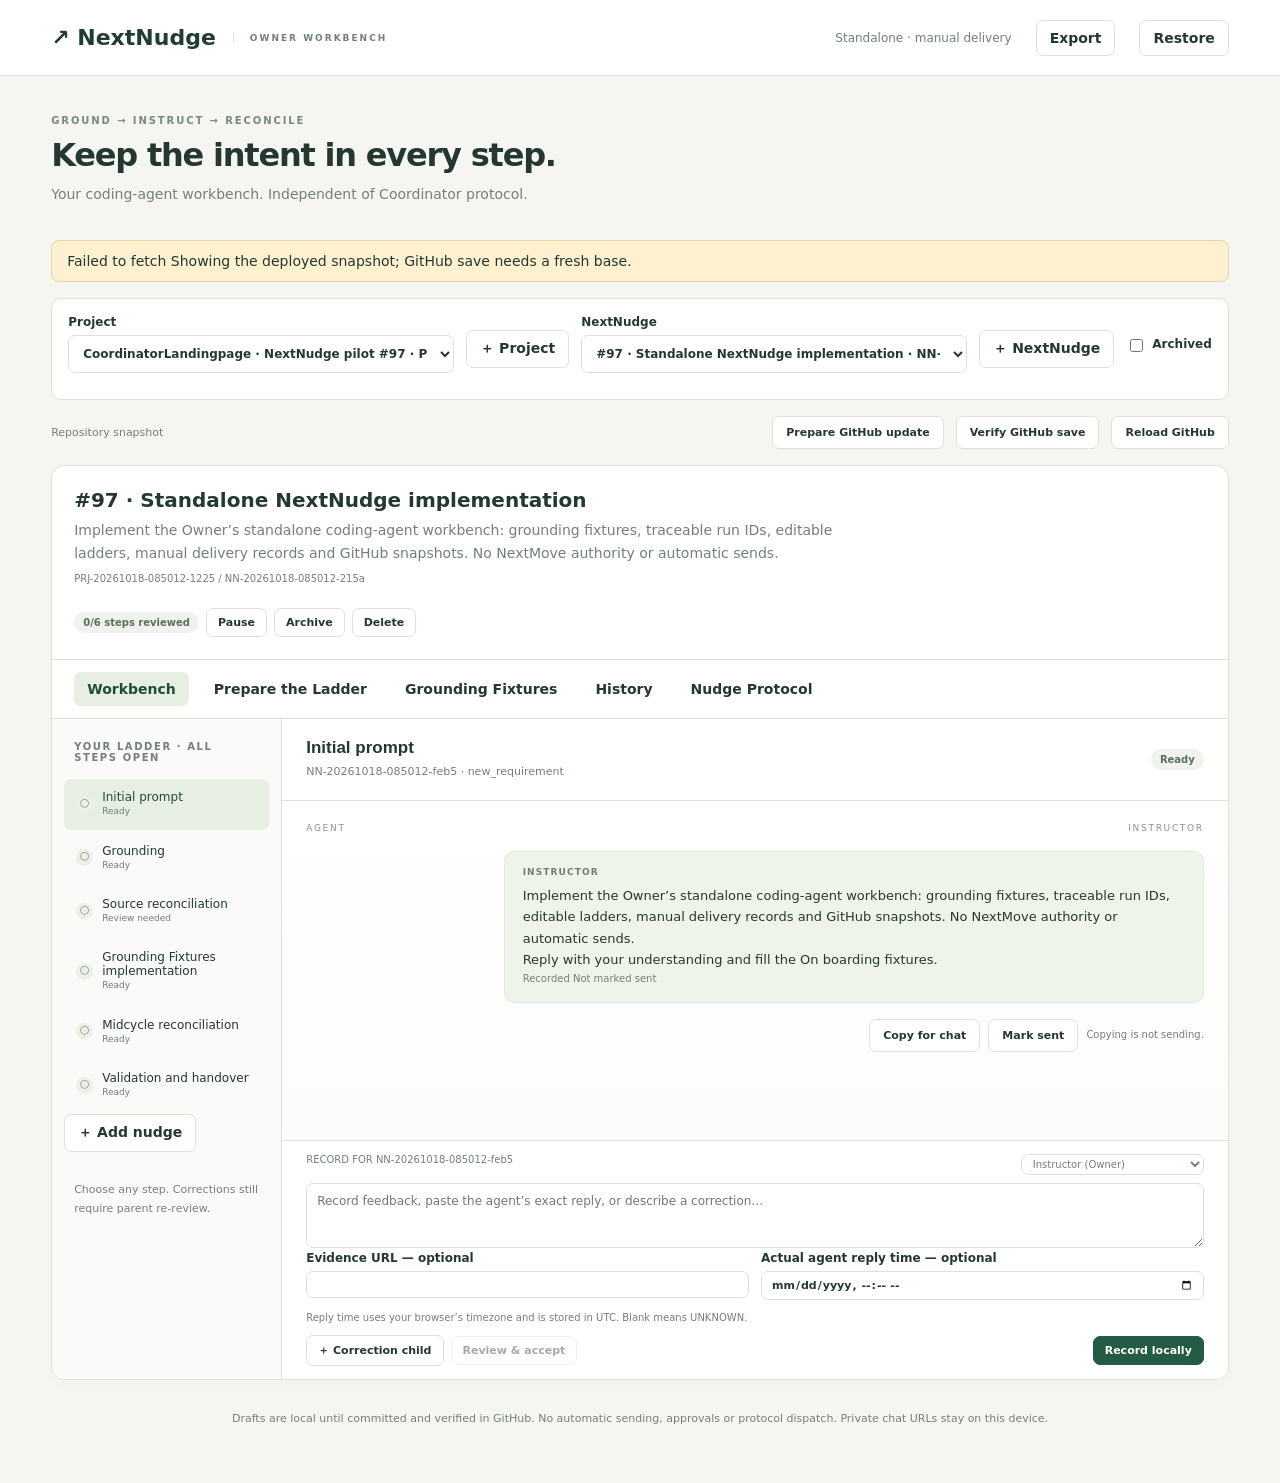
==== site/nextnudge/index.html @ 52043a3d "feat(nextnudge): standalone grounding and instruction workbench (#97)" ====
<!doctype html>
<html lang="en"><head>
<meta charset="utf-8"><meta name="viewport" content="width=device-width,initial-scale=1">
<title>NextNudge · Owner workbench</title>
<link rel="stylesheet" href="style.css">
</head><body>
<header class="top"><a class="brand" href="#">↗ NextNudge <small>OWNER WORKBENCH</small></a>
<span class="prototype">Standalone · manual delivery</span><button data-action="export">Export</button><button data-action="restore">Restore</button></header>
<main><div class="intro"><div><span class="eyebrow">GROUND → INSTRUCT → RECONCILE</span><h1>Keep the intent in every step.</h1><p>Your coding-agent workbench. Independent of Coordinator protocol.</p></div></div>
<div id="notice" role="status" aria-live="polite"></div>
<section class="project-bar"><label>Project<select id="project-select" aria-label="Project"></select></label><button data-action="new-project">＋ Project</button>
<label>NextNudge<select id="run-select" aria-label="NextNudge run"></select></label><button data-action="new-run" id="new-run">＋ NextNudge</button><label class="inline"><input id="show-archived" type="checkbox">Archived</label></section>
<section class="sync-bar"><span id="save-state">Loading repository…</span><button data-action="github-prepare">Prepare GitHub update</button><button data-action="github-verify">Verify GitHub save</button><button data-action="github-reload">Reload GitHub</button>
<a id="github-editor" hidden href="https://github.com/reallakshman19/CoordinatorLandingpage/edit/main/site/nextnudge-data/workbench.json" target="_blank" rel="noopener">Open GitHub editor ↗</a></section>
<section class="run" id="task"><div id="run-info"></div><nav id="tabs" aria-label="NextNudge sections"></nav><div id="content"></div></section>
<footer>Drafts are local until committed and verified in GitHub. No automatic sending, approvals or protocol dispatch. Private chat URLs stay on this device.</footer>
</main>
<input id="restore-file" type="file" accept="application/json" hidden><input id="profile-file" type="file" accept="application/json" hidden>
<dialog id="create-dialog"><form id="create-form"><h2 id="create-title">Create</h2><label>Name / label<input name="name" required maxlength="300"></label><label id="create-detail">Aim / instruction<textarea name="detail"></textarea></label><div class="actions"><button type="button" id="close-dialog">Cancel</button><button class="primary">Create</button></div></form></dialog>
<script type="module" src="app.mjs"></script>
</body></html>
---- site/nextnudge/style.css ----
@import url("base.css");
@import url("workbench.css");
@import url("controls.css");
@import url("forms.css");
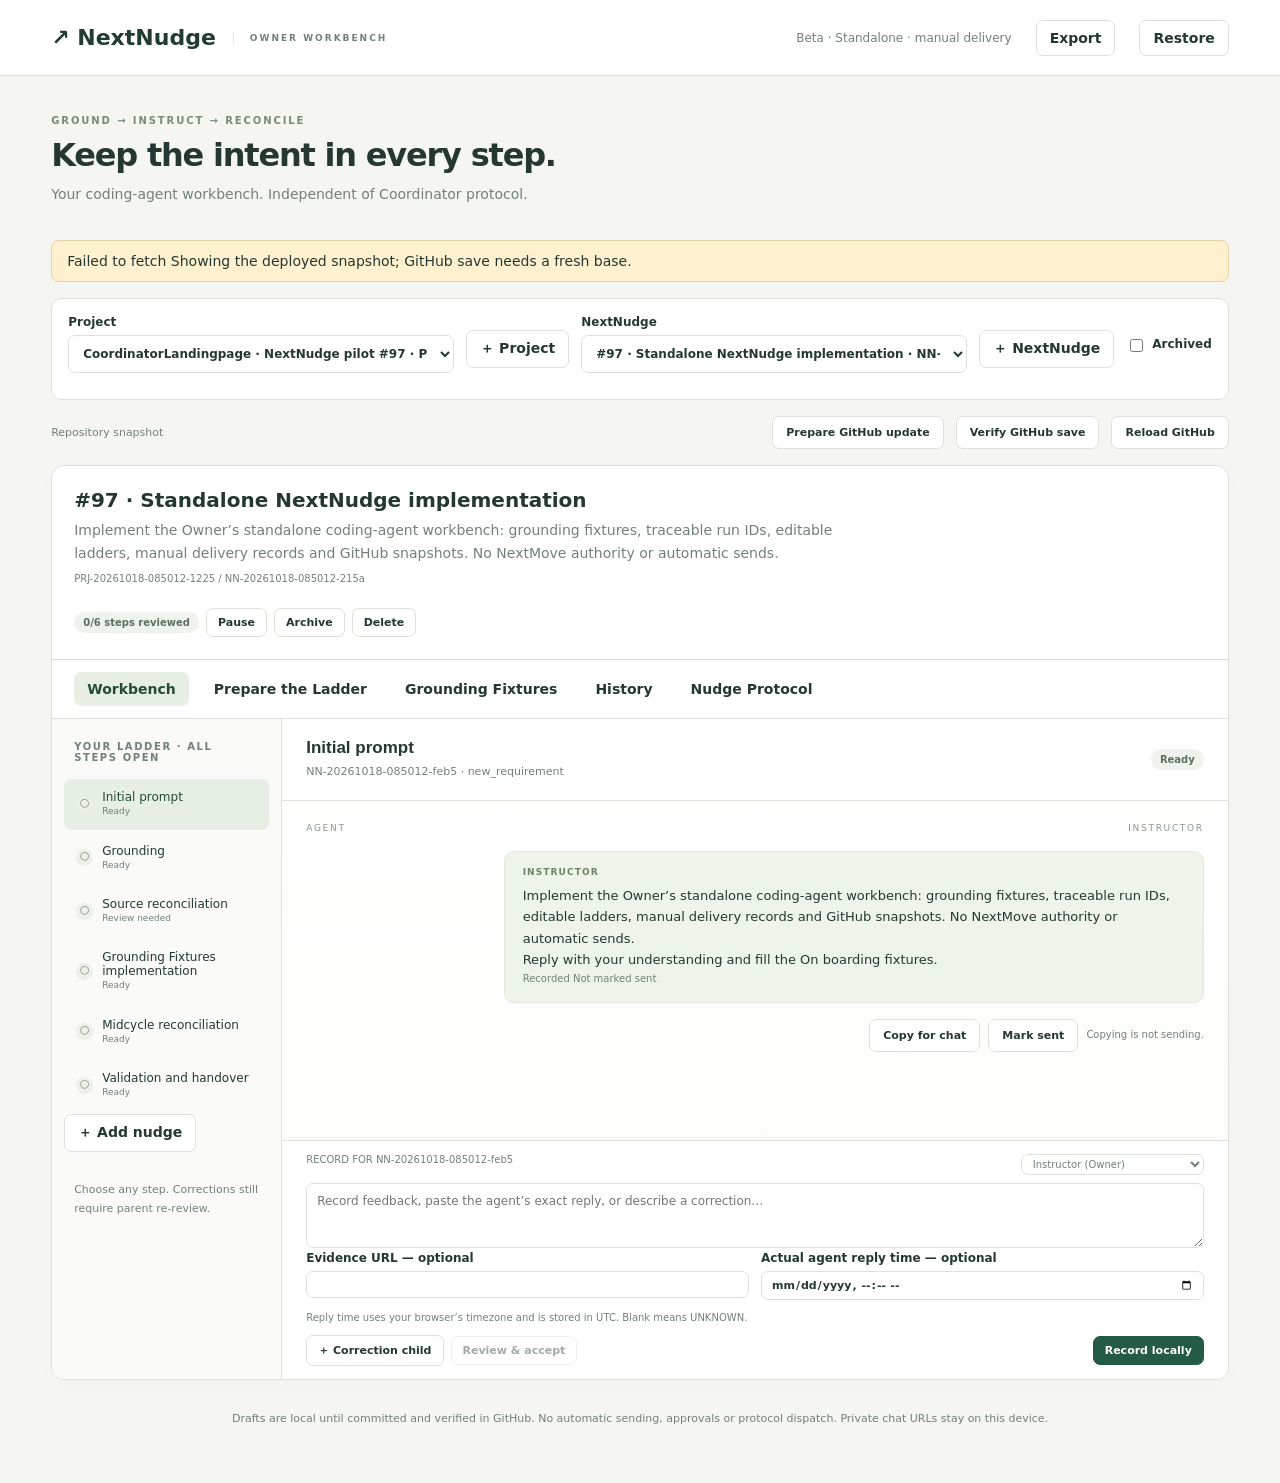
==== commit 968b780c: "Label NextNudge Beta for Owner-requested landing page pilot" ====
--- a/site/nextnudge/index.html
+++ b/site/nextnudge/index.html
@@ -1,11 +1,11 @@
 <!doctype html>
 <html lang="en"><head>
 <meta charset="utf-8"><meta name="viewport" content="width=device-width,initial-scale=1">
-<title>NextNudge · Owner workbench</title>
+<title>NextNudge Beta · Owner workbench</title>
 <link rel="stylesheet" href="style.css">
 </head><body>
 <header class="top"><a class="brand" href="#">↗ NextNudge <small>OWNER WORKBENCH</small></a>
-<span class="prototype">Standalone · manual delivery</span><button data-action="export">Export</button><button data-action="restore">Restore</button></header>
+<span class="prototype">Beta · Standalone · manual delivery</span><button data-action="export">Export</button><button data-action="restore">Restore</button></header>
 <main><div class="intro"><div><span class="eyebrow">GROUND → INSTRUCT → RECONCILE</span><h1>Keep the intent in every step.</h1><p>Your coding-agent workbench. Independent of Coordinator protocol.</p></div></div>
 <div id="notice" role="status" aria-live="polite"></div>
 <section class="project-bar"><label>Project<select id="project-select" aria-label="Project"></select></label><button data-action="new-project">＋ Project</button>
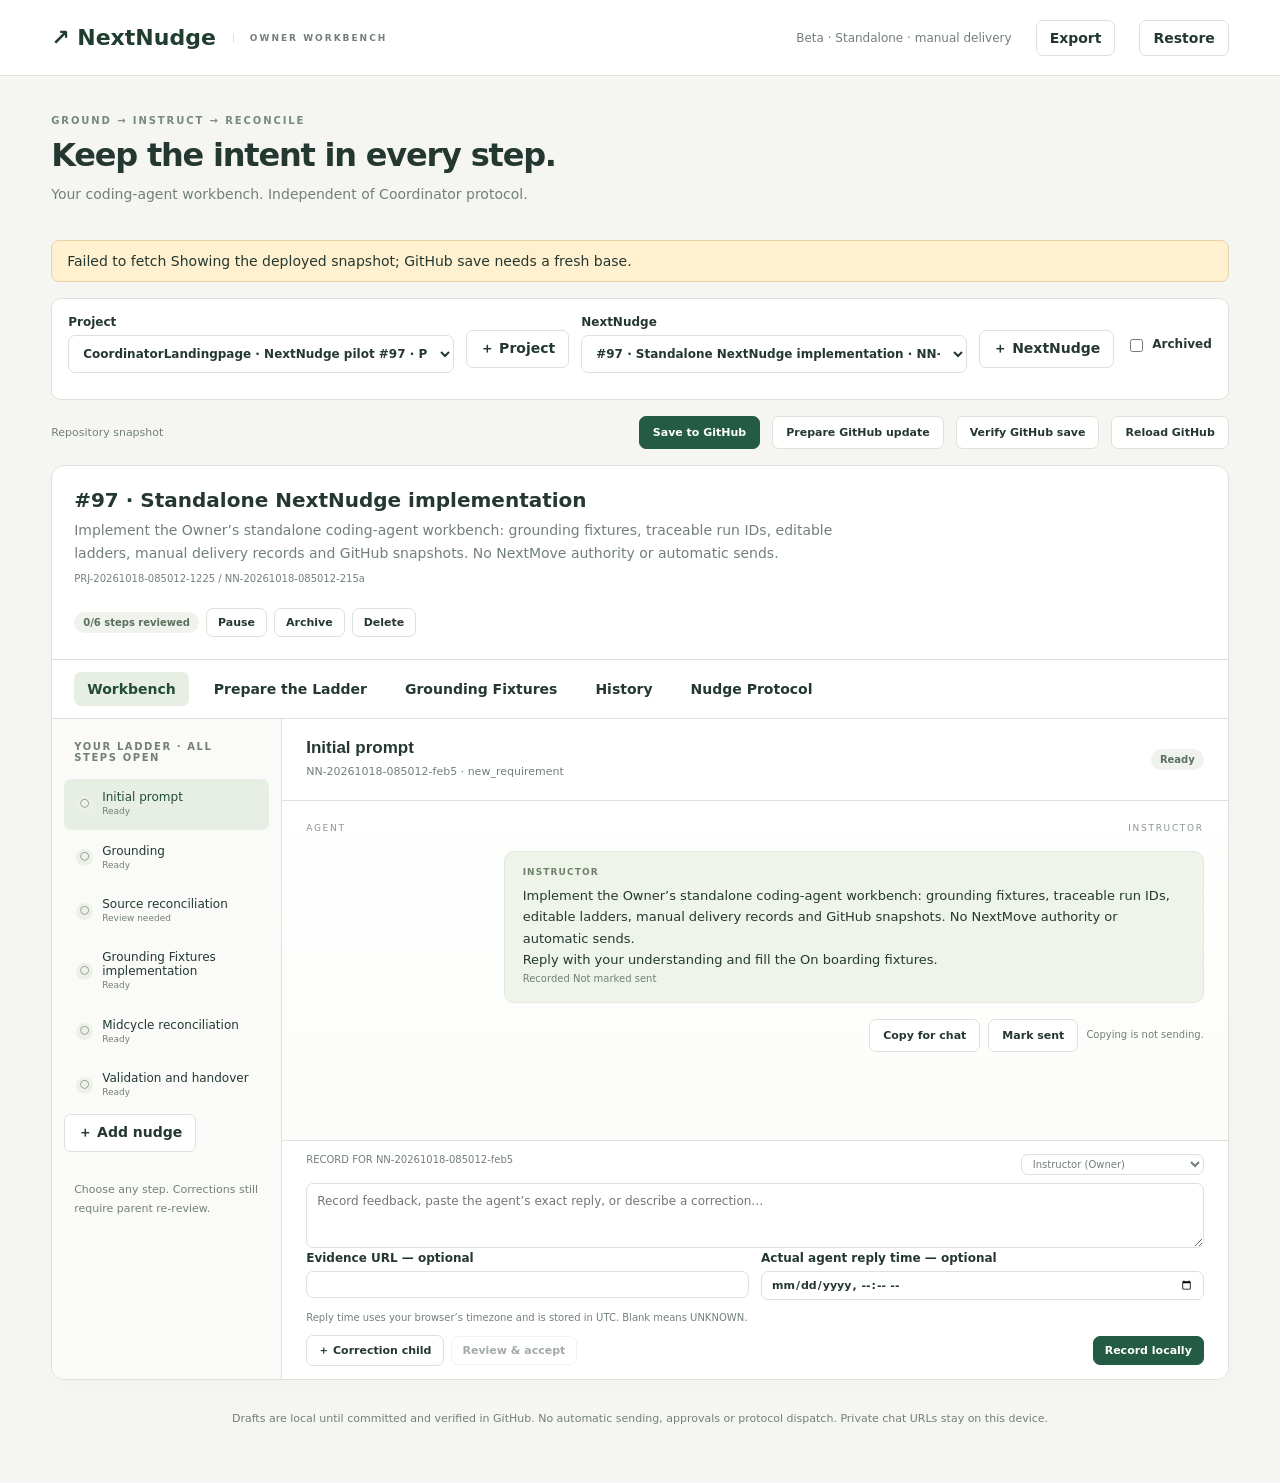
==== commit 7e2f4dbe: "NextNudge: add compressed owner save issue UX and deterministic delta replay" ====
--- a/site/nextnudge/index.html
+++ b/site/nextnudge/index.html
@@ -10,8 +10,8 @@
 <div id="notice" role="status" aria-live="polite"></div>
 <section class="project-bar"><label>Project<select id="project-select" aria-label="Project"></select></label><button data-action="new-project">＋ Project</button>
 <label>NextNudge<select id="run-select" aria-label="NextNudge run"></select></label><button data-action="new-run" id="new-run">＋ NextNudge</button><label class="inline"><input id="show-archived" type="checkbox">Archived</label></section>
-<section class="sync-bar"><span id="save-state">Loading repository…</span><button data-action="github-prepare">Prepare GitHub update</button><button data-action="github-verify">Verify GitHub save</button><button data-action="github-reload">Reload GitHub</button>
-<a id="github-editor" hidden href="https://github.com/reallakshman19/CoordinatorLandingpage/edit/main/site/nextnudge-data/workbench.json" target="_blank" rel="noopener">Open GitHub editor ↗</a></section>
+<section class="sync-bar"><span id="save-state">Loading repository…</span><button class="primary" data-action="github-save">Save to GitHub</button><button data-action="github-prepare">Prepare GitHub update</button><button data-action="github-verify">Verify GitHub save</button><button data-action="github-reload">Reload GitHub</button>
+<a id="github-editor" hidden href="https://github.com/reallakshman19/CoordinatorLandingpage/edit/main/site/nextnudge-data/workbench.json" target="_blank" rel="noopener">Open GitHub editor ↗</a><a id="github-save-link" hidden target="_blank" rel="noopener noreferrer">Open prefilled Save issue ↗</a></section><textarea id="github-manual-json" hidden readonly aria-label="Prepared GitHub JSON for manual copy" rows="5"></textarea>
 <section class="run" id="task"><div id="run-info"></div><nav id="tabs" aria-label="NextNudge sections"></nav><div id="content"></div></section>
 <footer>Drafts are local until committed and verified in GitHub. No automatic sending, approvals or protocol dispatch. Private chat URLs stay on this device.</footer>
 </main>
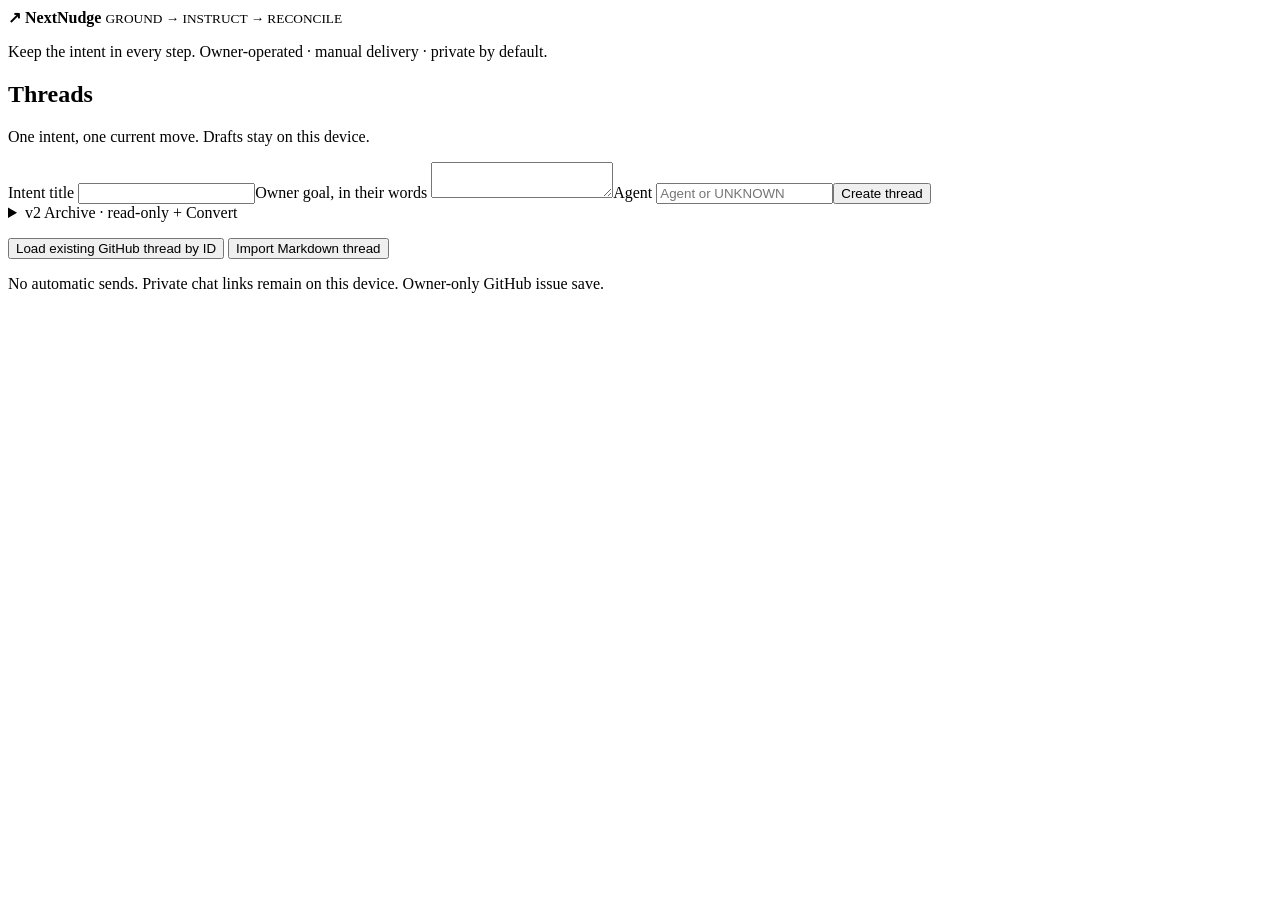
==== commit 4aef069d: "NN-R1: make Owner steering UI default and expose v2 Archive" ====
--- a/site/nextnudge/index.html
+++ b/site/nextnudge/index.html
@@ -1,21 +1,9 @@
 <!doctype html>
-<html lang="en"><head>
-<meta charset="utf-8"><meta name="viewport" content="width=device-width,initial-scale=1">
-<title>NextNudge Beta · Owner workbench</title>
-<link rel="stylesheet" href="style.css">
-</head><body>
-<header class="top"><a class="brand" href="#">↗ NextNudge <small>OWNER WORKBENCH</small></a>
-<span class="prototype">Beta · Standalone · manual delivery</span><button data-action="export">Export</button><button data-action="restore">Restore</button></header>
-<main><div class="intro"><div><span class="eyebrow">GROUND → INSTRUCT → RECONCILE</span><h1>Keep the intent in every step.</h1><p>Your coding-agent workbench. Independent of Coordinator protocol.</p></div></div>
-<div id="notice" role="status" aria-live="polite"></div>
-<section class="project-bar"><label>Project<select id="project-select" aria-label="Project"></select></label><button data-action="new-project">＋ Project</button>
-<label>NextNudge<select id="run-select" aria-label="NextNudge run"></select></label><button data-action="new-run" id="new-run">＋ NextNudge</button><label class="inline"><input id="show-archived" type="checkbox">Archived</label></section>
-<section class="sync-bar"><span id="save-state">Loading repository…</span><button class="primary" data-action="github-save">Save to GitHub</button><button data-action="github-prepare">Prepare GitHub update</button><button data-action="github-verify">Verify GitHub save</button><button data-action="github-reload">Reload GitHub</button>
-<a id="github-editor" hidden href="https://github.com/reallakshman19/CoordinatorLandingpage/edit/main/site/nextnudge-data/workbench.json" target="_blank" rel="noopener">Open GitHub editor ↗</a><a id="github-save-link" hidden target="_blank" rel="noopener noreferrer">Open prefilled Save issue ↗</a></section><textarea id="github-manual-json" hidden readonly aria-label="Prepared GitHub JSON for manual copy" rows="5"></textarea>
-<section class="run" id="task"><div id="run-info"></div><nav id="tabs" aria-label="NextNudge sections"></nav><div id="content"></div></section>
-<footer>Drafts are local until committed and verified in GitHub. No automatic sending, approvals or protocol dispatch. Private chat URLs stay on this device.</footer>
-</main>
-<input id="restore-file" type="file" accept="application/json" hidden><input id="profile-file" type="file" accept="application/json" hidden>
-<dialog id="create-dialog"><form id="create-form"><h2 id="create-title">Create</h2><label>Name / label<input name="name" required maxlength="300"></label><label id="create-detail">Aim / instruction<textarea name="detail"></textarea></label><div class="actions"><button type="button" id="close-dialog">Cancel</button><button class="primary">Create</button></div></form></dialog>
-<script type="module" src="app.mjs"></script>
-</body></html>
+<html lang="en"><head><meta charset="utf-8"><meta name="viewport" content="width=device-width,initial-scale=1">
+<title>NextNudge · Owner steering</title><link rel="stylesheet" href="revamp/style.css"></head>
+<body><header><div><strong>↗ NextNudge</strong> <small>GROUND → INSTRUCT → RECONCILE</small></div>
+<p>Keep the intent in every step. Owner-operated · manual delivery · private by default.</p></header>
+<main><p id="notice" role="status" aria-live="polite"></p><div id="panel"></div></main>
+<input id="import-file" type="file" accept=".md,text/markdown" hidden>
+<footer>No automatic sends. Private chat links remain on this device. Owner-only GitHub issue save.</footer>
+<script type="module" src="revamp/app.mjs"></script></body></html>
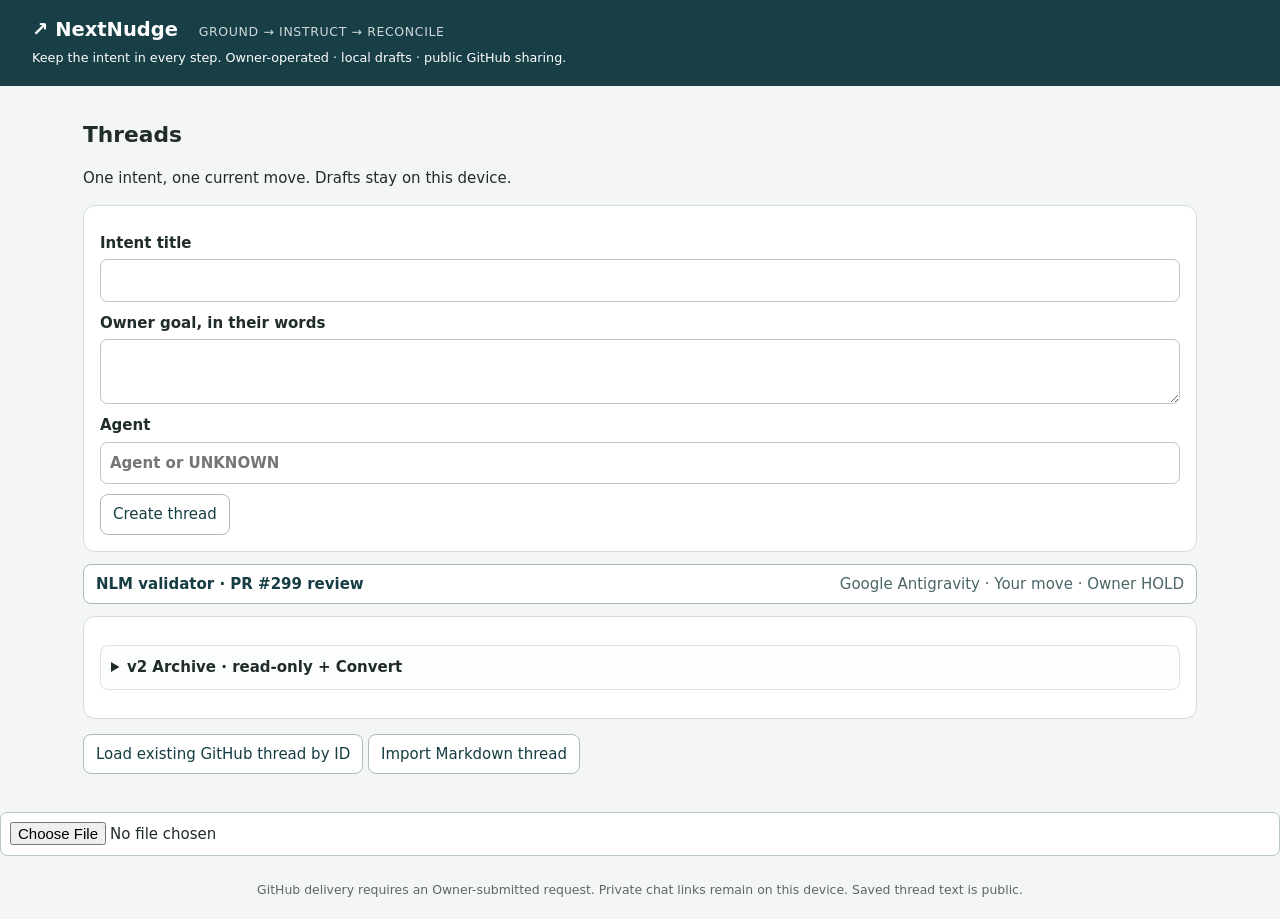
==== commit e6804a19: "feat(nextnudge): restore simple grounding and link real agent delivery/returns (#110)" ====
--- a/site/nextnudge/index.html
+++ b/site/nextnudge/index.html
@@ -2,8 +2,8 @@
 <html lang="en"><head><meta charset="utf-8"><meta name="viewport" content="width=device-width,initial-scale=1">
 <title>NextNudge · Owner steering</title><link rel="stylesheet" href="revamp/style.css"></head>
 <body><header><div><strong>↗ NextNudge</strong> <small>GROUND → INSTRUCT → RECONCILE</small></div>
-<p>Keep the intent in every step. Owner-operated · manual delivery · private by default.</p></header>
+<p>Keep the intent in every step. Owner-operated · local drafts · public GitHub sharing.</p></header>
 <main><p id="notice" role="status" aria-live="polite"></p><div id="panel"></div></main>
 <input id="import-file" type="file" accept=".md,text/markdown" hidden>
-<footer>No automatic sends. Private chat links remain on this device. Owner-only GitHub issue save.</footer>
+<footer>GitHub delivery requires an Owner-submitted request. Private chat links remain on this device. Saved thread text is public.</footer>
 <script type="module" src="revamp/app.mjs"></script></body></html>
--- a/site/nextnudge/revamp/style.css
+++ b/site/nextnudge/revamp/style.css
@@ -0,0 +1,38 @@
+:root{color-scheme:light dark;font-family:system-ui,-apple-system,sans-serif;font-size:15px;line-height:1.5}
+*{box-sizing:border-box}body{margin:0;background:#f4f6f3;color:#202c2b}
+header{padding:15px clamp(12px,4vw,32px);background:#183f45;color:white}
+header strong{font-size:1.3rem}header small{margin-left:16px;letter-spacing:.05em;opacity:.8}
+header p{margin:4px 0;font-size:.85rem}
+main{max-width:1150px;margin:0 auto;padding:18px}
+h2{font-size:1.45rem;margin:8px 0 14px}h3{font-size:1.15rem}
+button,a{font:inherit}button{cursor:pointer;border:1px solid #acbcba;background:#fff;color:#163d43;border-radius:8px;padding:8px 12px}
+button:hover{background:#e1ecea}button:focus-visible,a:focus-visible,input:focus-visible,textarea:focus-visible,select:focus-visible{outline:3px solid #3487a1;outline-offset:2px}
+button[disabled]{opacity:.45;cursor:not-allowed}
+a{color:#145b81}p{overflow-wrap:anywhere}
+section,form,.archive{background:white;border:1px solid #d1dcda;border-radius:12px;padding:16px;margin:12px 0}
+label{display:block;font-weight:600;margin:10px 0}
+input,textarea,select{display:block;width:100%;margin:5px 0;padding:9px;border:1px solid #b9cbc8;border-radius:7px;font:inherit;background:#fff;color:#202c2b}
+textarea{resize:vertical;white-space:pre-wrap}
+.actions,.heading{display:flex;gap:9px;align-items:center;flex-wrap:wrap}
+.heading h2{flex:1}.thread-list{display:grid;gap:8px}
+.thread-row{display:flex;justify-content:space-between;gap:20px;text-align:left}
+.thread-row span{color:#4b6668}
+.intent{position:sticky;top:0;background:#ebf3f1;border-left:5px solid #276b6d;z-index:2}
+.intent p{margin:6px 0}.intent button{margin-top:8px}
+.current{margin-top:18px}.hold{background:#fff4d6;border:1px solid #a77f28;padding:10px;border-radius:6px}
+.review-grid{display:grid;grid-template-columns:1fr 1fr;gap:14px}
+.review-grid section{margin:0;min-width:0}
+pre{white-space:pre-wrap;overflow-wrap:anywhere;background:#eef3f3;padding:12px;border-radius:7px}
+#notice:not(:empty){background:#e5f3fa;border:1px solid #9cc8da;border-radius:8px;padding:8px}
+#composer{border-left:4px solid #145b81}
+.small,footer{font-size:.83rem;color:#5b6868}
+footer{text-align:center;padding:20px}
+.archive iframe{width:100%;height:620px;border:1px solid #c7d5d1;border-radius:7px}
+details{background:#fcfdfd;border:1px solid #d9e3e0;padding:10px;margin:12px 0;border-radius:8px}
+summary{cursor:pointer;font-weight:600}
+@media(max-width:650px){.review-grid{grid-template-columns:1fr}.thread-row{flex-direction:column;gap:0}.intent{position:relative}header small{display:block;margin:0}}
+@media(prefers-color-scheme:dark){body{background:#172328;color:#e5eeef}header{background:#102a33}
+section,form,.archive,details{background:#22363b;border-color:#3f6266}
+.intent{background:#2b4c4e;color:#fff}button,input,textarea,select{background:#183136;color:#e7eeee;border-color:#709093}
+button:hover{background:#30575b}.thread-row span,footer,.small{color:#b2c6c9}
+pre{background:#152e33}#notice:not(:empty){background:#264e58}.hold{background:#5c4a2d;color:#fff}}
